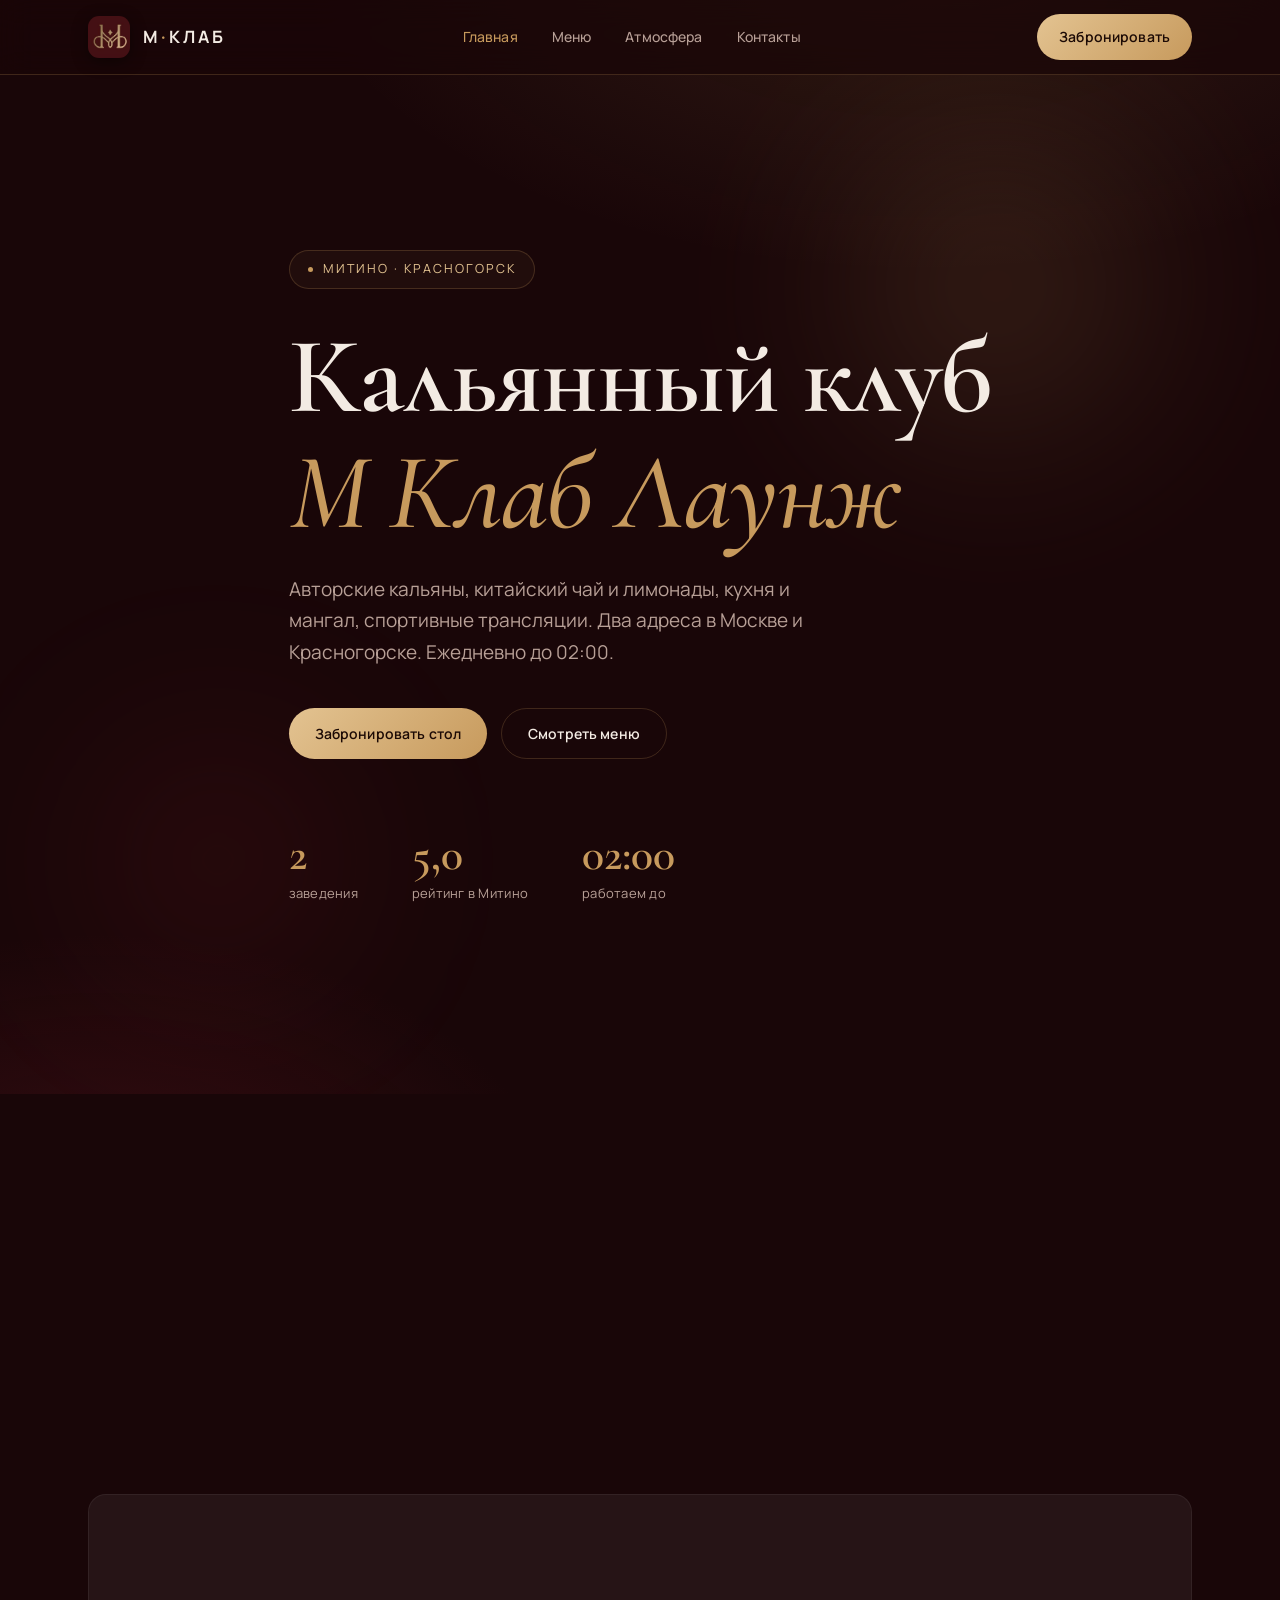
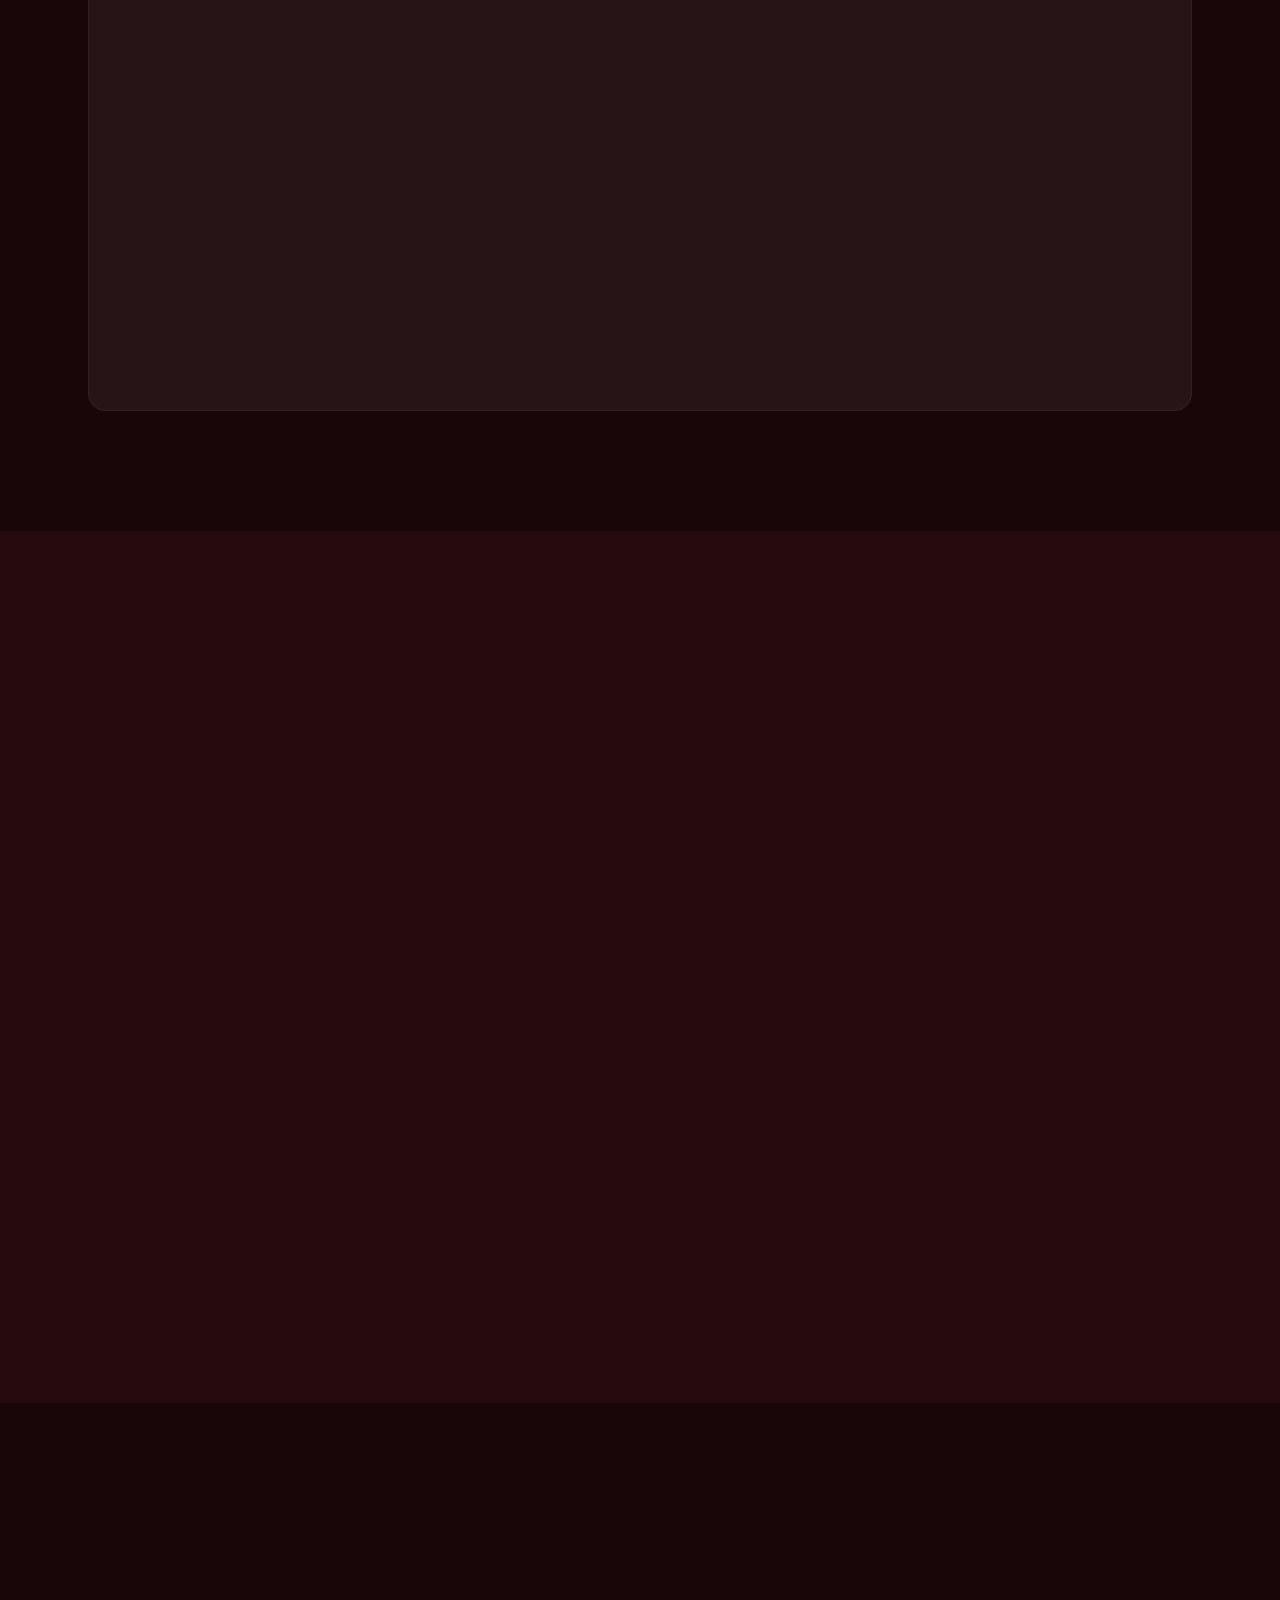
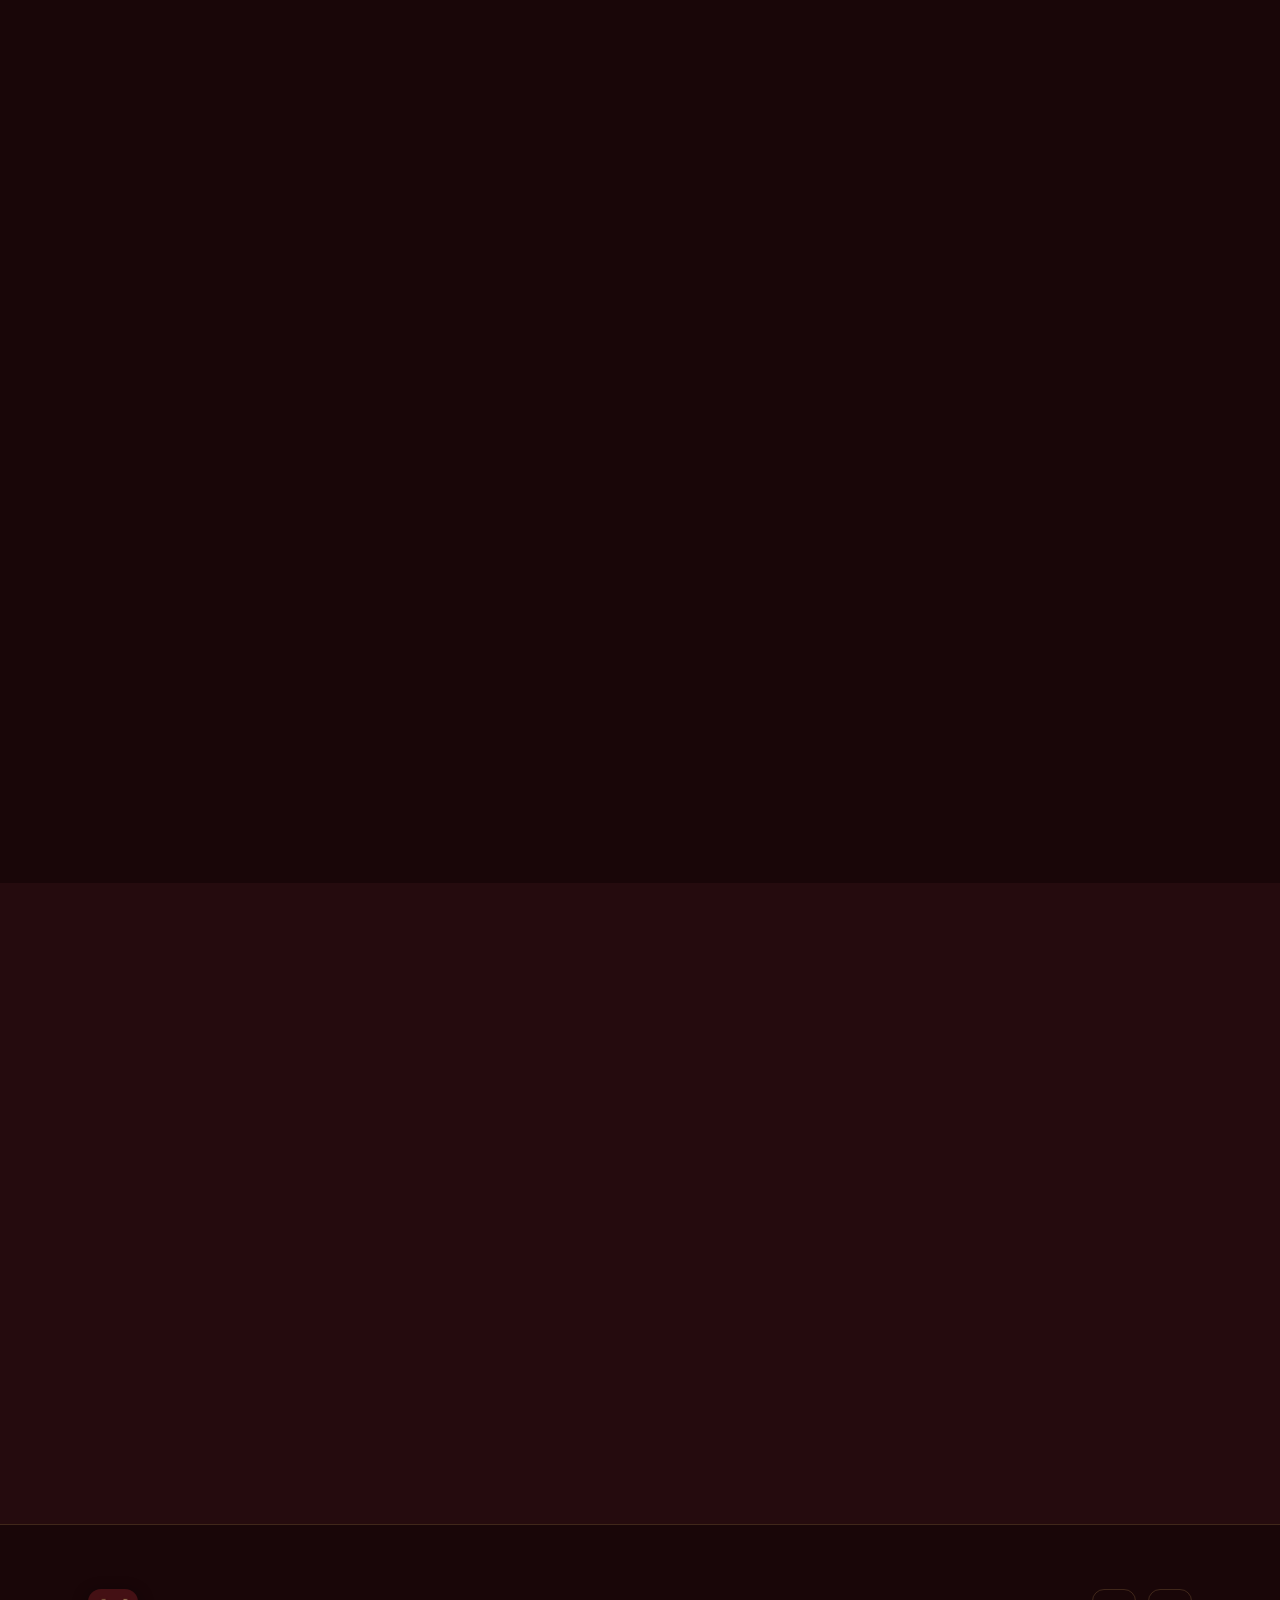
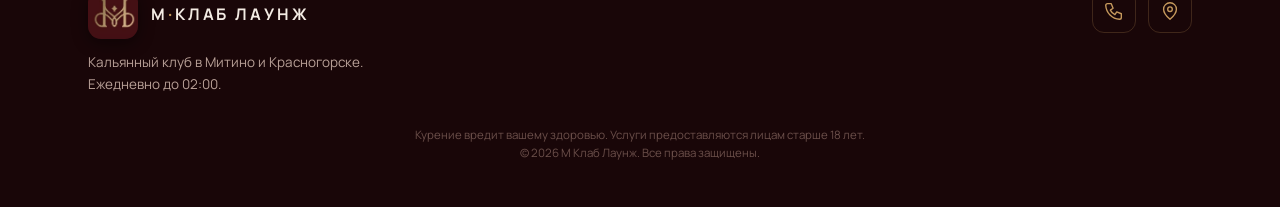
==== index.html @ 2d518440 "Сайт М Клаб Лаунж: 3 страницы + сжатые фото Главная, меню и атмосфера разнесены на отдельные страниц" ====
<!DOCTYPE html>
<html lang="ru">
<head>
<meta charset="UTF-8">
<meta name="viewport" content="width=device-width, initial-scale=1.0">
<title>М Клаб Лаунж — кальянный клуб в Митино и Красногорске</title>
<link rel="icon" type="image/jpeg" href="logo.jpg">
<link rel="apple-touch-icon" href="logo.jpg">
<meta name="description" content="М Клаб Лаунж — кальянный клуб в Митино и Красногорске. Авторские кальяны, чай и лимонады, спортивные трансляции, приватные залы. Ежедневно до 02:00.">
<link rel="preconnect" href="https://fonts.googleapis.com">
<link rel="preconnect" href="https://fonts.gstatic.com" crossorigin>
<link href="https://fonts.googleapis.com/css2?family=Manrope:wght@300;400;500;600;700;800&family=Cormorant+Garamond:wght@400;500;600;700&display=swap" rel="stylesheet">
<link rel="stylesheet" href="styles.css">
</head>
<body>

<header>
  <div class="wrap nav">
    <a class="brand" href="index.html"><img src="logo.jpg" alt="М Клаб Лаунж"><span class="wm">М<b>·</b>КЛАБ</span></a>
    <nav class="nav-links">
      <a href="index.html" class="active">Главная</a>
      <a href="menu.html">Меню</a>
      <a href="atmosphere.html">Атмосфера</a>
      <a href="#contact">Контакты</a>
    </nav>
    <a class="btn btn-gold" href="#contact">Забронировать</a>
  </div>
</header>

<!-- HERO -->
<section class="hero">
  <div class="smoke s1"></div>
  <div class="smoke s2"></div>
  <div class="wrap hero-inner">
    <div class="eyebrow"><span class="dot"></span>Митино · Красногорск</div>
    <h1>Кальянный клуб<br><em>М Клаб Лаунж</em></h1>
    <p>Авторские кальяны, китайский чай и лимонады, кухня и мангал, спортивные трансляции. Два адреса в Москве и Красногорске. Ежедневно до 02:00.</p>
    <div class="hero-actions">
      <a class="btn btn-gold" href="#contact">Забронировать стол</a>
      <a class="btn btn-ghost" href="menu.html">Смотреть меню</a>
    </div>
    <div class="stats">
      <div class="stat"><div class="num">2</div><div class="lbl">заведения</div></div>
      <div class="stat"><div class="num">5,0</div><div class="lbl">рейтинг в Митино</div></div>
      <div class="stat"><div class="num">02:00</div><div class="lbl">работаем до</div></div>
    </div>
  </div>
</section>

<!-- ABOUT / FEATURES -->
<section id="about">
  <div class="wrap">
    <div class="sec-head reveal">
      <div class="kicker">О клубе</div>
      <h2>Место, куда возвращаются</h2>
      <p>Просторные залы для отдыха вдвоём, компанией или деловой встречи. Продуманный интерьер, приглушённый свет и внимательный персонал.</p>
    </div>
    <div class="grid features">
      <div class="card reveal">
        <div class="ic"><svg class="ico" viewBox="0 0 24 24"><path d="M12 3v6"/><path d="M8 9h8l-1 4a3 3 0 0 1-6 0z"/><path d="M9 20h6"/><path d="M12 16v4"/></svg></div>
        <h3>Авторские кальяны</h3>
        <p>Классические и электронные чаши. Мастер подберёт микс под вкус и крепость.</p>
      </div>
      <div class="card reveal">
        <div class="ic"><svg class="ico" viewBox="0 0 24 24"><path d="M5 9h11v4a5 5 0 0 1-5 5H10a5 5 0 0 1-5-5z"/><path d="M16 10h2a2 2 0 0 1 0 4h-2"/><path d="M8 3c-.5 1 .5 2 0 3M11 3c-.5 1 .5 2 0 3"/></svg></div>
        <h3>Чай и лимонады</h3>
        <p>Свежезаваренный чай, домашние лимонады и кофе. Дополнение к каждому вечеру.</p>
      </div>
      <div class="card reveal">
        <div class="ic"><svg class="ico" viewBox="0 0 24 24"><rect x="3" y="3" width="18" height="18" rx="3"/><circle cx="8" cy="8" r="1.2"/><circle cx="16" cy="8" r="1.2"/><circle cx="12" cy="12" r="1.2"/><circle cx="8" cy="16" r="1.2"/><circle cx="16" cy="16" r="1.2"/></svg></div>
        <h3>Настольные игры</h3>
        <p>Коллекция игр для компании — в подарок к заказу.</p>
      </div>
      <div class="card reveal">
        <div class="ic"><svg class="ico" viewBox="0 0 24 24"><rect x="3" y="5" width="18" height="12" rx="2"/><path d="M8 21h8M12 17v4"/><path d="M8 11l3 2 3-4"/></svg></div>
        <h3>Спорт-трансляции</h3>
        <p>Ключевые матчи на большом экране через проектор.</p>
      </div>
      <div class="card reveal">
        <div class="ic"><svg class="ico" viewBox="0 0 24 24"><circle cx="12" cy="12" r="4"/><path d="M12 2v3M12 19v3M2 12h3M19 12h3M5 5l2 2M17 17l2 2M19 5l-2 2M7 17l-2 2"/></svg></div>
        <h3>Летняя веранда</h3>
        <p>Открытая терраса в Красногорске — тот же сервис на воздухе.</p>
      </div>
      <div class="card reveal">
        <div class="ic"><svg class="ico" viewBox="0 0 24 24"><path d="M4 21l4-12 8 8z"/><path d="M14 5l5 5"/><path d="M13 3l1.5 1.5M21 11l-1.5-1.5M19 4l1 1"/></svg></div>
        <h3>Приватные залы</h3>
        <p>VIP-комната для дней рождения, встреч и корпоративов под ключ.</p>
      </div>
    </div>
  </div>
</section>

<!-- TEASERS -->
<section id="explore" style="background:var(--bg-2)">
  <div class="wrap">
    <div class="sec-head reveal">
      <div class="kicker">Загляните внутрь</div>
      <h2>Меню и атмосфера</h2>
      <p>Полный каталог с актуальными ценами и фотографии обоих залов — на отдельных страницах.</p>
    </div>
    <div class="teasers">
      <a class="teaser reveal" href="menu.html">
        <img src="img/krg-4.jpeg" alt="Меню М Клаб Лаунж" loading="lazy">
        <div class="tx">
          <div class="k">Каталог</div>
          <h3>Меню</h3>
          <p>Кальяны, китайский чай, лимонады, кухня и мангал — с актуальными ценами.</p>
          <span class="lnk">Открыть меню <svg class="ico" viewBox="0 0 24 24" style="width:16px;height:16px"><path d="M5 12h14M13 6l6 6-6 6"/></svg></span>
        </div>
      </a>
      <a class="teaser reveal" href="atmosphere.html">
        <img src="img/mit-2.jpeg" alt="Атмосфера М Клаб Лаунж" loading="lazy">
        <div class="tx">
          <div class="k">Интерьеры</div>
          <h3>Атмосфера</h3>
          <p>Панорамный Митино и авторские муралы Красногорска — два пространства, один характер.</p>
          <span class="lnk">Смотреть залы <svg class="ico" viewBox="0 0 24 24" style="width:16px;height:16px"><path d="M5 12h14M13 6l6 6-6 6"/></svg></span>
        </div>
      </a>
    </div>
  </div>
</section>

<!-- CONTACT -->
<section id="contact">
  <div class="wrap">
    <div class="sec-head reveal">
      <div class="kicker">Контакты</div>
      <h2>Два адреса</h2>
      <p>Работаем ежедневно до 02:00. Бронируйте стол заранее — в выходные многолюдно.</p>
    </div>
    <div class="info-split">

      <div class="info-card reveal">
        <div class="loc-head"><span class="loc-name">Митино</span><span class="loc-rate"><svg class="ico" viewBox="0 0 24 24" style="width:14px;height:14px;fill:var(--gold);stroke:none"><path d="M12 2l3 6 7 1-5 5 1 7-6-3-6 3 1-7-5-5 7-1z"/></svg>5,0</span></div>
        <div class="info-row"><div class="ib"><svg class="ico" viewBox="0 0 24 24"><path d="M12 21s-7-6-7-11a7 7 0 0 1 14 0c0 5-7 11-7 11z"/><circle cx="12" cy="10" r="2.5"/></svg></div><div><div class="t">Адрес</div><div class="v">Пятницкое шоссе, 3<br><span class="muted" style="font-size:14px;font-weight:400">Москва, м. Митино</span></div></div></div>
        <div class="info-row"><div class="ib"><svg class="ico" viewBox="0 0 24 24"><path d="M5 4h4l2 5-3 2a11 11 0 0 0 5 5l2-3 5 2v4a2 2 0 0 1-2 2A16 16 0 0 1 3 6a2 2 0 0 1 2-2z"/></svg></div><div><div class="t">Телефон</div><div class="v"><a href="tel:+74959981889">+7 (495) 998-18-89</a></div></div></div>
        <div class="info-row"><div class="ib"><svg class="ico" viewBox="0 0 24 24"><circle cx="12" cy="12" r="9"/><path d="M12 7v5l3 2"/></svg></div><div><div class="t">Часы</div><div class="v">Ежедневно до 02:00</div></div></div>
        <a class="btn btn-gold" style="margin-top:26px;width:100%;justify-content:center" href="tel:+74959981889">Позвонить в Митино</a>
      </div>

      <div class="info-card reveal">
        <div class="loc-head"><span class="loc-name">Красногорск</span><span class="loc-rate"><svg class="ico" viewBox="0 0 24 24" style="width:14px;height:14px;fill:var(--gold);stroke:none"><path d="M12 2l3 6 7 1-5 5 1 7-6-3-6 3 1-7-5-5 7-1z"/></svg>4,9</span></div>
        <div class="info-row"><div class="ib"><svg class="ico" viewBox="0 0 24 24"><path d="M12 21s-7-6-7-11a7 7 0 0 1 14 0c0 5-7 11-7 11z"/><circle cx="12" cy="10" r="2.5"/></svg></div><div><div class="t">Адрес</div><div class="v">Красногорский бульвар, 20<br><span class="muted" style="font-size:14px;font-weight:400">Красногорск, 1 этаж</span></div></div></div>
        <div class="info-row"><div class="ib"><svg class="ico" viewBox="0 0 24 24"><path d="M5 4h4l2 5-3 2a11 11 0 0 0 5 5l2-3 5 2v4a2 2 0 0 1-2 2A16 16 0 0 1 3 6a2 2 0 0 1 2-2z"/></svg></div><div><div class="t">Телефон</div><div class="v"><a href="tel:+79800000932">+7 (980) 000-09-32</a></div></div></div>
        <div class="info-row"><div class="ib"><svg class="ico" viewBox="0 0 24 24"><circle cx="12" cy="12" r="4"/><path d="M12 3v2M12 19v2M3 12h2M19 12h2"/></svg></div><div><div class="t">Особенность</div><div class="v">Летняя веранда</div></div></div>
        <a class="btn btn-gold" style="margin-top:26px;width:100%;justify-content:center" href="tel:+79800000932">Позвонить в Красногорск</a>
      </div>

    </div>
    <div style="text-align:center;margin-top:34px" class="reveal">
      <a class="btn btn-ghost" href="https://yandex.ru/maps/-/CPhkuQ5Q" target="_blank" rel="noopener">Открыть Красногорск на Яндекс.Картах</a>
    </div>
  </div>
</section>

<!-- CTA -->
<section style="background:var(--bg-2)">
  <div class="wrap">
    <div class="cta reveal">
      <h2>Забронируйте стол</h2>
      <p>Выберите удобный адрес — подготовим стол и чашу к вашему приходу.</p>
      <div class="hero-actions" style="justify-content:center">
        <a class="btn btn-gold" href="tel:+74959981889">Митино</a>
        <a class="btn btn-ghost" href="tel:+79800000932">Красногорск</a>
      </div>
    </div>
  </div>
</section>

<footer>
  <div class="wrap">
    <div class="foot">
      <div>
        <a class="brand" href="index.html"><img src="logo.jpg" alt="М Клаб Лаунж"><span class="wm">М<b>·</b>КЛАБ ЛАУНЖ</span></a>
        <div class="muted" style="margin-top:12px;font-size:13.5px;max-width:280px">Кальянный клуб в Митино и Красногорске. Ежедневно до 02:00.</div>
      </div>
      <div class="socials">
        <a href="tel:+74959981889" title="Позвонить"><svg class="ico" viewBox="0 0 24 24"><path d="M5 4h4l2 5-3 2a11 11 0 0 0 5 5l2-3 5 2v4a2 2 0 0 1-2 2A16 16 0 0 1 3 6a2 2 0 0 1 2-2z"/></svg></a>
        <a href="https://yandex.ru/maps/-/CPhkuQ5Q" target="_blank" rel="noopener" title="Карты"><svg class="ico" viewBox="0 0 24 24"><path d="M12 21s-7-6-7-11a7 7 0 0 1 14 0c0 5-7 11-7 11z"/><circle cx="12" cy="10" r="2.5"/></svg></a>
      </div>
    </div>
    <p class="disclaimer">
      Курение вредит вашему здоровью. Услуги предоставляются лицам старше 18 лет.<br>
      © 2026 М Клаб Лаунж. Все права защищены.
    </p>
  </div>
</footer>

<script src="app.js"></script>
</body>
</html>
---- styles.css ----
:root{
  --bg:#190608;
  --bg-2:#250b0e;
  --card:#2f1014;
  --card-2:#3a1317;
  --maroon:#441014;
  --gold:#c79a5d;
  --gold-soft:#e3c391;
  --text:#f3ebe3;
  --muted:#b8a097;
  --line:rgba(199,154,93,.22);
  --line-soft:rgba(255,255,255,.06);
  --radius:18px;
}
*{margin:0;padding:0;box-sizing:border-box}
html{scroll-behavior:smooth}
body{
  font-family:'Manrope',system-ui,sans-serif;
  background:var(--bg);color:var(--text);line-height:1.65;
  overflow-x:hidden;-webkit-font-smoothing:antialiased;
}
h1,h2,h3,.serif{font-family:'Cormorant Garamond',Georgia,serif;line-height:1.08;letter-spacing:.005em}
a{color:inherit;text-decoration:none}
.wrap{max-width:1160px;margin:0 auto;padding:0 28px}
.muted{color:var(--muted)}
.ico{width:22px;height:22px;stroke:var(--gold);fill:none;stroke-width:1.5;stroke-linecap:round;stroke-linejoin:round}

/* HEADER */
header{position:fixed;top:0;left:0;right:0;z-index:100;backdrop-filter:blur(16px);
  background:rgba(25,6,8,.72);border-bottom:1px solid var(--line)}
.nav{display:flex;align-items:center;justify-content:space-between;height:74px}
.brand{display:flex;align-items:center;gap:13px}
.brand img{width:42px;height:42px;display:block;border-radius:11px;box-shadow:0 4px 16px rgba(0,0,0,.45)}
.brand .wm{font-family:'Manrope';font-weight:700;font-size:17px;letter-spacing:.18em}
.brand .wm b{color:var(--gold);font-weight:700}
.nav-links{display:flex;gap:34px;font-size:14px;font-weight:500;letter-spacing:.01em}
.nav-links a{color:var(--muted);transition:.25s}
.nav-links a:hover,.nav-links a.active{color:var(--gold)}
.btn{display:inline-flex;align-items:center;gap:9px;padding:13px 26px;border-radius:100px;
  font-weight:600;font-size:14px;letter-spacing:.01em;transition:.3s;cursor:pointer;border:none}
.btn-gold{background:linear-gradient(135deg,var(--gold-soft),var(--gold));color:#1c0a05}
.btn-gold:hover{transform:translateY(-2px);box-shadow:0 14px 34px -10px rgba(199,154,93,.55)}
.btn-ghost{background:transparent;border:1px solid var(--line);color:var(--text)}
.btn-ghost:hover{border-color:var(--gold);color:var(--gold)}
.nav .btn{padding:11px 22px}
@media(max-width:860px){.nav-links{display:none}.brand .wm{display:none}}

/* HERO */
.hero{position:relative;min-height:100vh;display:flex;align-items:center;overflow:hidden;
  background:
    radial-gradient(1100px 620px at 72% -8%,rgba(199,154,93,.14),transparent 58%),
    radial-gradient(820px 520px at 8% 112%,rgba(120,28,38,.30),transparent 56%),
    var(--bg)}
.smoke{position:absolute;border-radius:50%;filter:blur(90px);opacity:.45;
  background:radial-gradient(circle,rgba(199,154,93,.5),transparent 70%);animation:float 16s ease-in-out infinite}
.smoke.s1{width:440px;height:440px;top:6%;right:5%}
.smoke.s2{width:360px;height:360px;bottom:5%;left:3%;background:radial-gradient(circle,rgba(140,34,44,.55),transparent 70%);animation-delay:-6s}
@keyframes float{0%,100%{transform:translateY(0) scale(1)}50%{transform:translateY(-42px) scale(1.08)}}
.hero-inner{position:relative;z-index:2;padding:130px 0 70px}
.eyebrow{display:inline-flex;align-items:center;gap:10px;padding:8px 18px;border:1px solid var(--line);
  border-radius:100px;font-size:12.5px;letter-spacing:.16em;text-transform:uppercase;color:var(--gold-soft);
  margin-bottom:30px;background:rgba(199,154,93,.05)}
.eyebrow .dot{width:5px;height:5px;border-radius:50%;background:var(--gold)}
.hero h1{font-size:clamp(54px,9vw,108px);font-weight:600;margin-bottom:22px;letter-spacing:-.01em}
.hero h1 em{font-style:italic;color:var(--gold);font-weight:500}
.hero p{font-size:clamp(16px,1.7vw,19px);color:var(--muted);max-width:540px;margin-bottom:40px}
.hero-actions{display:flex;gap:14px;flex-wrap:wrap}
.stats{display:flex;gap:54px;margin-top:72px;flex-wrap:wrap}
.stat .num{font-family:'Cormorant Garamond';font-size:46px;font-weight:600;color:var(--gold);line-height:1}
.stat .lbl{font-size:13px;color:var(--muted);margin-top:6px;letter-spacing:.02em}

/* PAGE HERO (inner pages) */
.page-hero{position:relative;overflow:hidden;padding:158px 0 70px;
  background:
    radial-gradient(900px 460px at 78% -20%,rgba(199,154,93,.14),transparent 60%),
    radial-gradient(700px 420px at 0% 120%,rgba(120,28,38,.28),transparent 58%),
    var(--bg)}
.page-hero .eyebrow{margin-bottom:22px}
.page-hero h1{font-size:clamp(42px,7vw,82px);font-weight:600;letter-spacing:-.01em;margin-bottom:18px}
.page-hero h1 em{font-style:italic;color:var(--gold);font-weight:500}
.page-hero p{color:var(--muted);font-size:clamp(15px,1.6vw,18px);max-width:560px}

/* SECTIONS */
section{padding:120px 0}
.sec-head{max-width:680px;margin:0 auto 70px;text-align:center}
.kicker{font-size:12.5px;letter-spacing:.28em;text-transform:uppercase;color:var(--gold);font-weight:600;margin-bottom:20px}
.sec-head h2{font-size:clamp(36px,5vw,60px);font-weight:600;margin-bottom:20px;letter-spacing:-.01em}
.sec-head p{color:var(--muted);font-size:17px;max-width:520px;margin:0 auto}

/* FEATURES */
.grid{display:grid;gap:1px;background:var(--line-soft);border:1px solid var(--line-soft);border-radius:var(--radius);overflow:hidden}
.features{grid-template-columns:repeat(3,1fr)}
.card{background:var(--bg);padding:44px 38px;transition:.4s}
.card:hover{background:var(--card)}
.ic{width:46px;height:46px;display:grid;place-items:center;margin-bottom:26px}
.ic .ico{width:30px;height:30px}
.card h3{font-size:25px;font-weight:600;margin-bottom:10px}
.card p{color:var(--muted);font-size:15px;line-height:1.6}
@media(max-width:860px){.features{grid-template-columns:1fr}}

/* TEASERS (home links to subpages) */
.teasers{display:grid;grid-template-columns:1fr 1fr;gap:22px}
.teaser{position:relative;border-radius:var(--radius);overflow:hidden;border:1px solid var(--line-soft);
  min-height:380px;display:flex;align-items:flex-end;transition:.4s}
.teaser img{position:absolute;inset:0;width:100%;height:100%;object-fit:cover;transition:.6s;z-index:0}
.teaser::after{content:"";position:absolute;inset:0;z-index:1;
  background:linear-gradient(180deg,rgba(15,4,5,.15) 0%,rgba(15,4,5,.55) 55%,rgba(15,4,5,.92) 100%)}
.teaser:hover img{transform:scale(1.06)}
.teaser .tx{position:relative;z-index:2;padding:38px 36px}
.teaser .tx .k{font-size:12px;letter-spacing:.24em;text-transform:uppercase;color:var(--gold);font-weight:600;margin-bottom:10px}
.teaser .tx h3{font-size:34px;font-weight:600;margin-bottom:8px}
.teaser .tx p{color:var(--muted);font-size:14.5px;max-width:340px;margin-bottom:18px}
.teaser .tx .lnk{display:inline-flex;align-items:center;gap:9px;font-size:13.5px;font-weight:600;color:var(--gold-soft)}
.teaser:hover .tx .lnk{gap:14px;color:var(--gold)}
@media(max-width:860px){.teasers{grid-template-columns:1fr}.teaser{min-height:320px}}

/* MENU / CATALOG */
.item{display:flex;justify-content:space-between;align-items:baseline;gap:18px;padding:17px 0;border-bottom:1px solid var(--line-soft)}
.item:last-child{border-bottom:none}
.item .name{font-weight:600;font-size:16px}
.item .desc{font-size:13px;color:var(--muted);display:block;margin-top:3px;font-weight:400;line-height:1.45}
.item .price{font-family:'Cormorant Garamond';color:var(--gold);font-weight:600;white-space:nowrap;font-size:21px}
.menu-note{text-align:center;color:var(--muted);font-size:13.5px;margin-top:8px;
  border:1px dashed var(--line);border-radius:14px;padding:18px}
.menu-note b{color:var(--gold-soft);font-weight:600}
.filter{display:flex;flex-wrap:wrap;gap:10px;justify-content:center;margin-bottom:54px}
.chip{padding:10px 20px;border:1px solid var(--line);border-radius:100px;font-size:13.5px;
  color:var(--muted);cursor:pointer;transition:.25s;background:transparent;font-family:'Manrope';letter-spacing:.01em}
.chip:hover{color:var(--gold);border-color:var(--gold)}
.chip.active{background:linear-gradient(135deg,var(--gold-soft),var(--gold));color:#1c0a05;border-color:var(--gold);font-weight:600}
.cat-block{margin-bottom:58px}
.cat-block:last-child{margin-bottom:0}
.cat-block.hide{display:none}
.cat-title{display:flex;align-items:baseline;gap:16px;margin-bottom:24px}
.cat-title h3{font-family:'Cormorant Garamond';font-size:34px;font-weight:600;color:var(--text)}
.cat-title .ln{flex:1;height:1px;background:var(--line)}
.cat-title .cnt{font-size:13px;color:var(--gold);font-family:'Manrope'}
.price-list{display:grid;grid-template-columns:1fr 1fr;gap:2px 56px}
.price-list .item{padding:15px 0}
@media(max-width:860px){.price-list{grid-template-columns:1fr}}

/* PERKS strip */
.perks{display:grid;grid-template-columns:repeat(4,1fr);gap:22px;margin-top:22px}
.perk{background:var(--bg-2);border:1px solid var(--line-soft);border-radius:14px;padding:24px 22px}
.perk .ico{margin-bottom:14px;width:24px;height:24px}
.perk h4{font-family:'Manrope';font-size:15px;font-weight:600;margin-bottom:4px}
.perk p{font-size:12.5px;color:var(--muted)}
@media(max-width:860px){.perks{grid-template-columns:1fr 1fr}}
@media(max-width:520px){.perks{grid-template-columns:1fr}}

/* GALLERY — horizontal scroll */
.venue{margin-bottom:96px}
.venue:last-child{margin-bottom:0}
.venue-head{max-width:720px;margin:0 auto 34px;text-align:center}
.venue-head .k{font-size:12px;letter-spacing:.24em;text-transform:uppercase;color:var(--gold);font-weight:600;margin-bottom:14px}
.venue-head h2{font-size:clamp(30px,4vw,48px);font-weight:600;margin-bottom:16px}
.venue-head p{color:var(--muted);font-size:16px}
.gal-label{display:flex;align-items:baseline;gap:12px;margin-bottom:14px;flex-wrap:wrap}
.gal-label .loc-name{font-family:'Cormorant Garamond',serif;font-size:26px;color:var(--gold-soft);font-weight:600}
.gal-label .muted{font-size:13.5px;color:var(--muted);letter-spacing:.02em}
.scroller{display:flex;gap:18px;overflow-x:auto;scroll-snap-type:x mandatory;
  padding:4px 0 22px;margin:0 -28px;padding-left:28px;padding-right:28px;
  scrollbar-width:thin;scrollbar-color:var(--gold) transparent}
.scroller::-webkit-scrollbar{height:6px}
.scroller::-webkit-scrollbar-thumb{background:var(--line);border-radius:10px}
.scroller::-webkit-scrollbar-thumb:hover{background:var(--gold)}
.shot{flex:0 0 auto;width:min(580px,84vw);scroll-snap-align:center;border-radius:18px;
  overflow:hidden;position:relative;border:1px solid var(--line-soft)}
.shot img{width:100%;height:400px;object-fit:cover;display:block;transition:.6s}
.shot:hover img{transform:scale(1.04)}
.shot .cap{position:absolute;left:0;right:0;bottom:0;padding:48px 24px 20px;font-size:14px;
  font-weight:500;letter-spacing:.01em;background:linear-gradient(transparent,rgba(15,4,5,.88))}
.scroll-hint{display:flex;align-items:center;gap:10px;justify-content:center;color:var(--muted);
  font-size:12.5px;letter-spacing:.16em;text-transform:uppercase;margin-top:8px}
@media(max-width:860px){.shot img{height:300px}}

/* CONTACT */
.info-split{display:grid;grid-template-columns:1fr 1fr;gap:22px;background:none;border:none}
.info-card{background:var(--card);border:1px solid var(--line-soft);border-radius:var(--radius);padding:40px}
.loc-head{display:flex;justify-content:space-between;align-items:center;padding-bottom:20px;margin-bottom:8px;border-bottom:1px solid var(--line)}
.loc-name{font-family:'Cormorant Garamond';font-weight:600;font-size:26px}
.loc-rate{font-size:13px;font-weight:600;color:var(--gold);background:rgba(199,154,93,.1);border:1px solid var(--line);padding:5px 13px;border-radius:100px;display:inline-flex;gap:6px;align-items:center}
.info-row{display:flex;gap:16px;padding:17px 0;border-bottom:1px solid var(--line-soft);align-items:flex-start}
.info-row:last-of-type{border-bottom:none}
.info-row .icon-box,.info-row .ib{width:40px;height:40px;flex-shrink:0;display:grid;place-items:center;border:1px solid var(--line);border-radius:11px}
.info-row .t{font-size:12.5px;color:var(--muted);letter-spacing:.02em}
.info-row .v{font-weight:600;font-size:16px;margin-top:1px}
.info-row .v a:hover{color:var(--gold)}
@media(max-width:860px){.info-split{grid-template-columns:1fr}}

/* CTA */
.cta{text-align:center;border-radius:26px;padding:90px 30px;border:1px solid var(--line);
  background:radial-gradient(700px 320px at 50% 0%,rgba(199,154,93,.16),transparent 62%),var(--bg-2)}
.cta h2{font-size:clamp(34px,4.5vw,56px);font-weight:600;margin-bottom:16px}
.cta p{color:var(--muted);font-size:17px;margin:0 auto 36px;max-width:480px}

/* FOOTER */
footer{padding:64px 0 44px;border-top:1px solid var(--line)}
.foot{display:flex;justify-content:space-between;align-items:flex-start;flex-wrap:wrap;gap:24px}
.foot .brand img{width:50px;height:50px;border-radius:13px}
.foot .wm{font-size:16px}
.socials{display:flex;gap:12px}
.socials a{width:44px;height:44px;border-radius:12px;display:grid;place-items:center;border:1px solid var(--line);transition:.3s}
.socials a:hover{background:var(--gold);border-color:var(--gold)}
.socials a:hover .ico{stroke:#1c0a05}
.disclaimer{font-size:11.5px;color:#6b4f4a;margin-top:30px;text-align:center;line-height:1.6}

.reveal{opacity:0;transform:translateY(28px);transition:.7s cubic-bezier(.2,.8,.2,1)}
.reveal.in{opacity:1;transform:none}
</content>
</invoke>
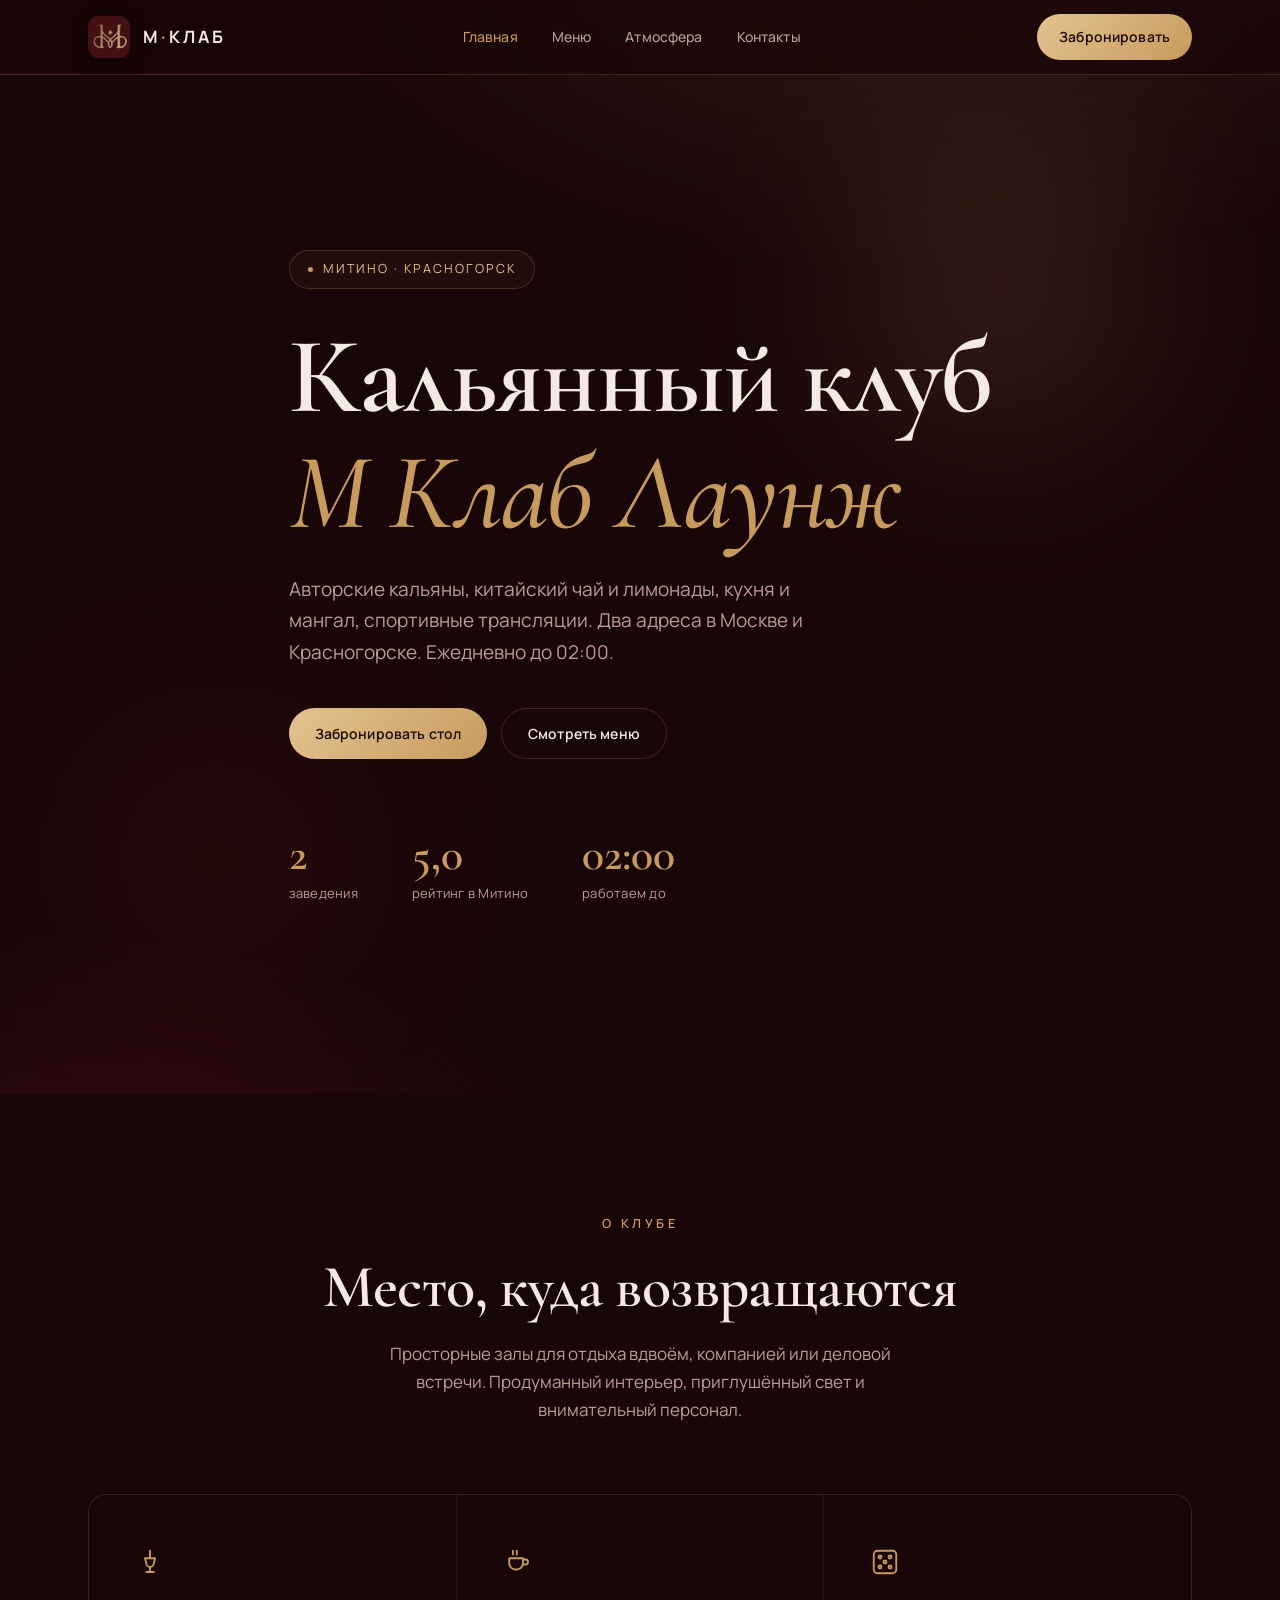
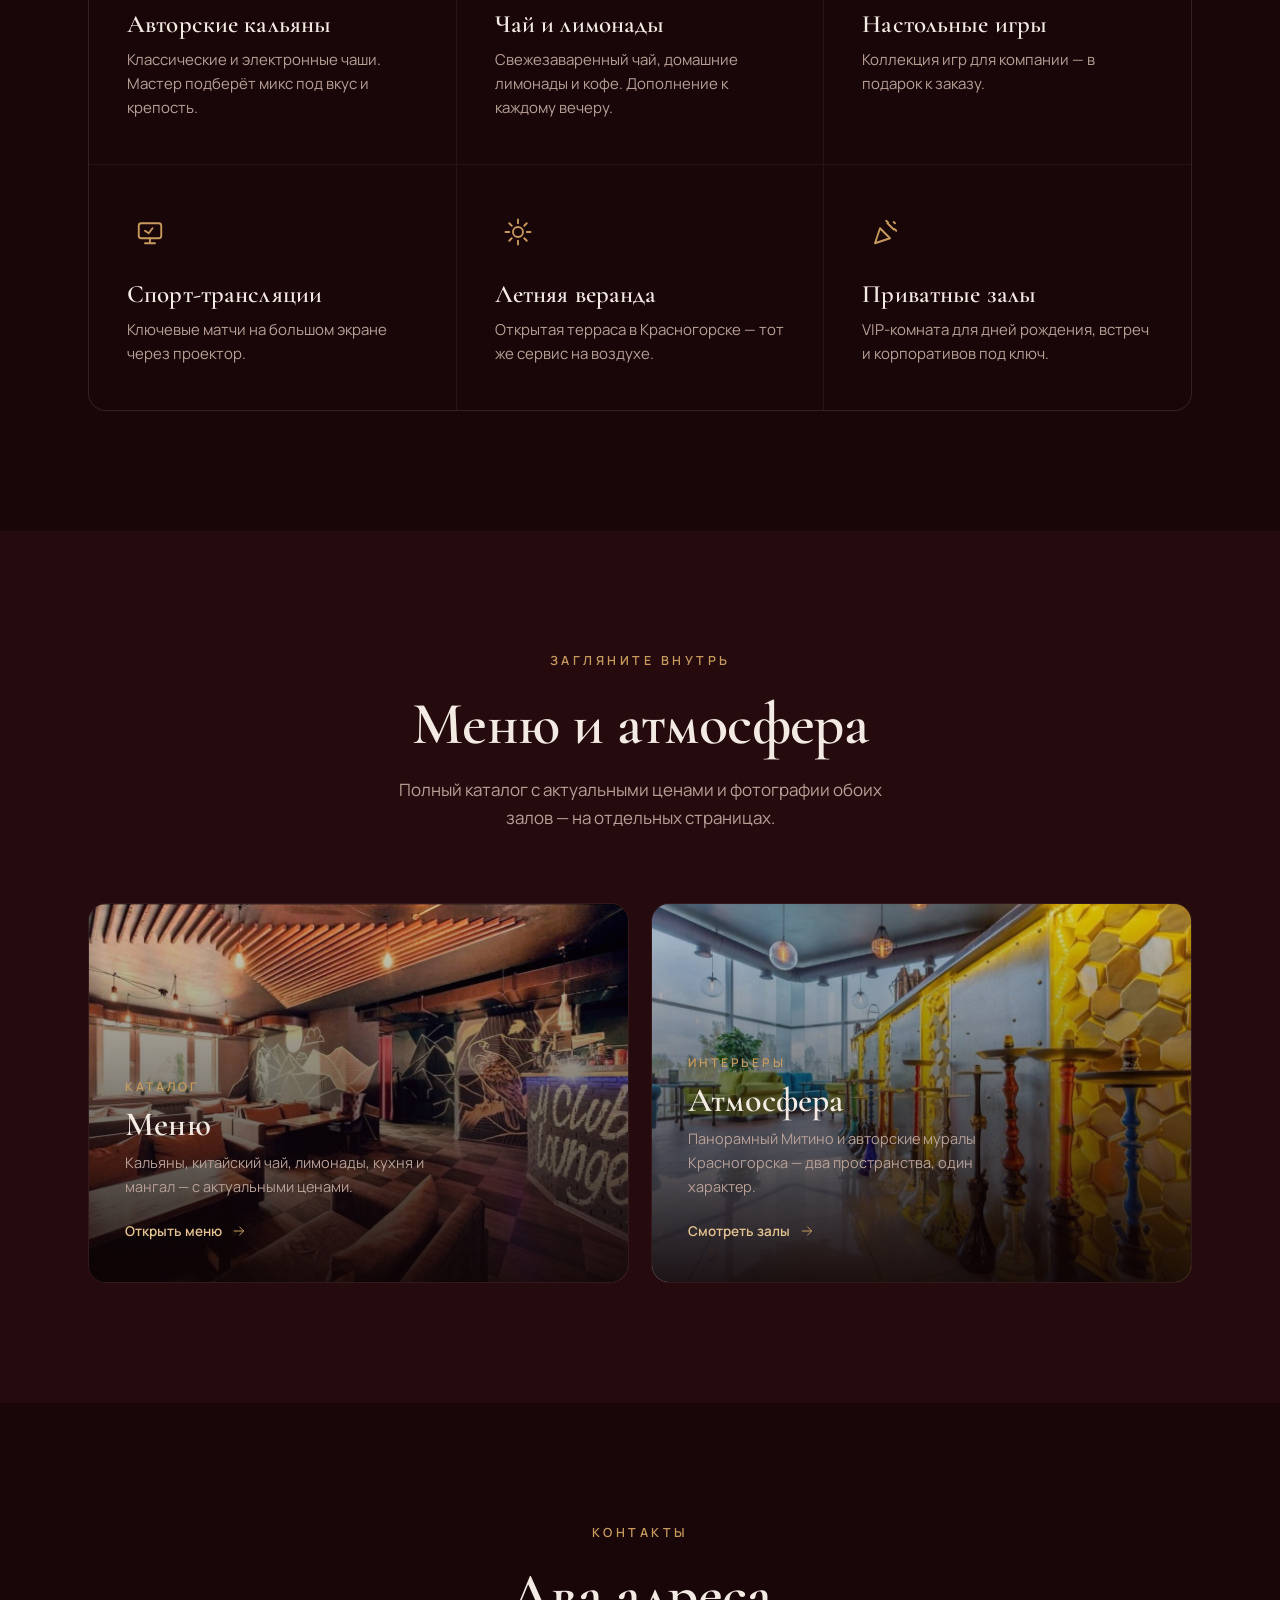
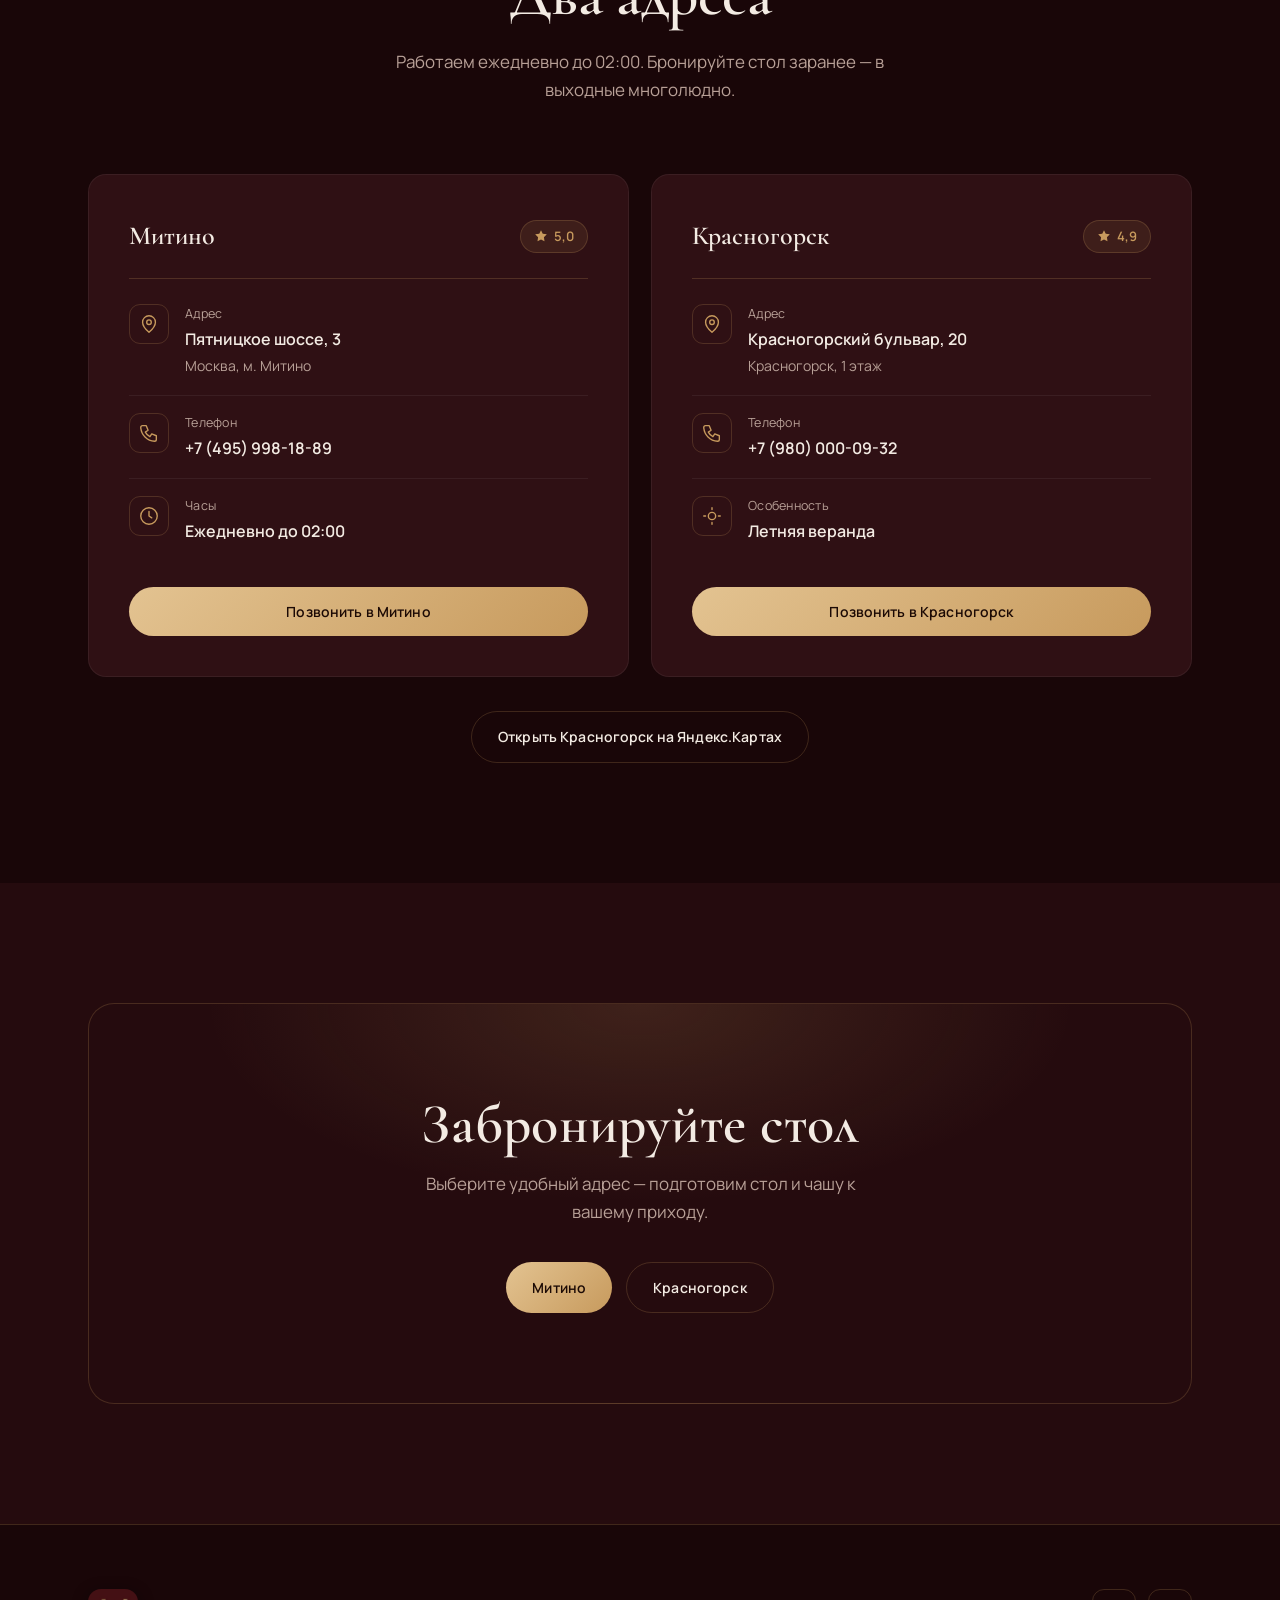
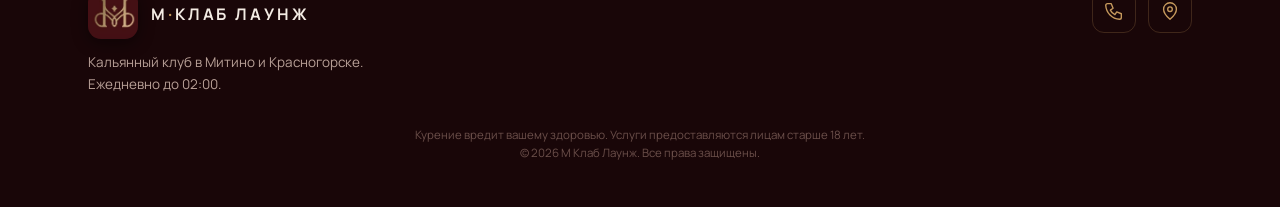
==== commit 84fe0996: "Fix: контент мог оставаться невидимым из-за JS-анимации появления Заменил scroll-reveal на Intersect" ====
--- a/index.html
+++ b/index.html
@@ -10,7 +10,8 @@
 <link rel="preconnect" href="https://fonts.googleapis.com">
 <link rel="preconnect" href="https://fonts.gstatic.com" crossorigin>
 <link href="https://fonts.googleapis.com/css2?family=Manrope:wght@300;400;500;600;700;800&family=Cormorant+Garamond:wght@400;500;600;700&display=swap" rel="stylesheet">
-<link rel="stylesheet" href="styles.css">
+<script>document.documentElement.className="js";</script>
+<link rel="stylesheet" href="styles.css?v=3">
 </head>
 <body>
 
@@ -187,6 +188,6 @@
   </div>
 </footer>
 
-<script src="app.js"></script>
+<script src="app.js?v=3"></script>
 </body>
 </html>
--- a/styles.css
+++ b/styles.css
@@ -205,7 +205,12 @@
 .socials a:hover .ico{stroke:#1c0a05}
 .disclaimer{font-size:11.5px;color:#6b4f4a;margin-top:30px;text-align:center;line-height:1.6}
 
-.reveal{opacity:0;transform:translateY(28px);transition:.7s cubic-bezier(.2,.8,.2,1)}
-.reveal.in{opacity:1;transform:none}
+/* Pure-CSS fade-in: plays once on load, always ends visible.
+   No JS / no IntersectionObserver dependency, so content can never stay hidden. */
+@keyframes revealUp{from{opacity:0;transform:translateY(28px)}to{opacity:1;transform:none}}
+.reveal{animation:revealUp .7s cubic-bezier(.2,.8,.2,1) both}
+@media (prefers-reduced-motion: reduce){
+  .reveal{animation:none}
+}
 </content>
 </invoke>
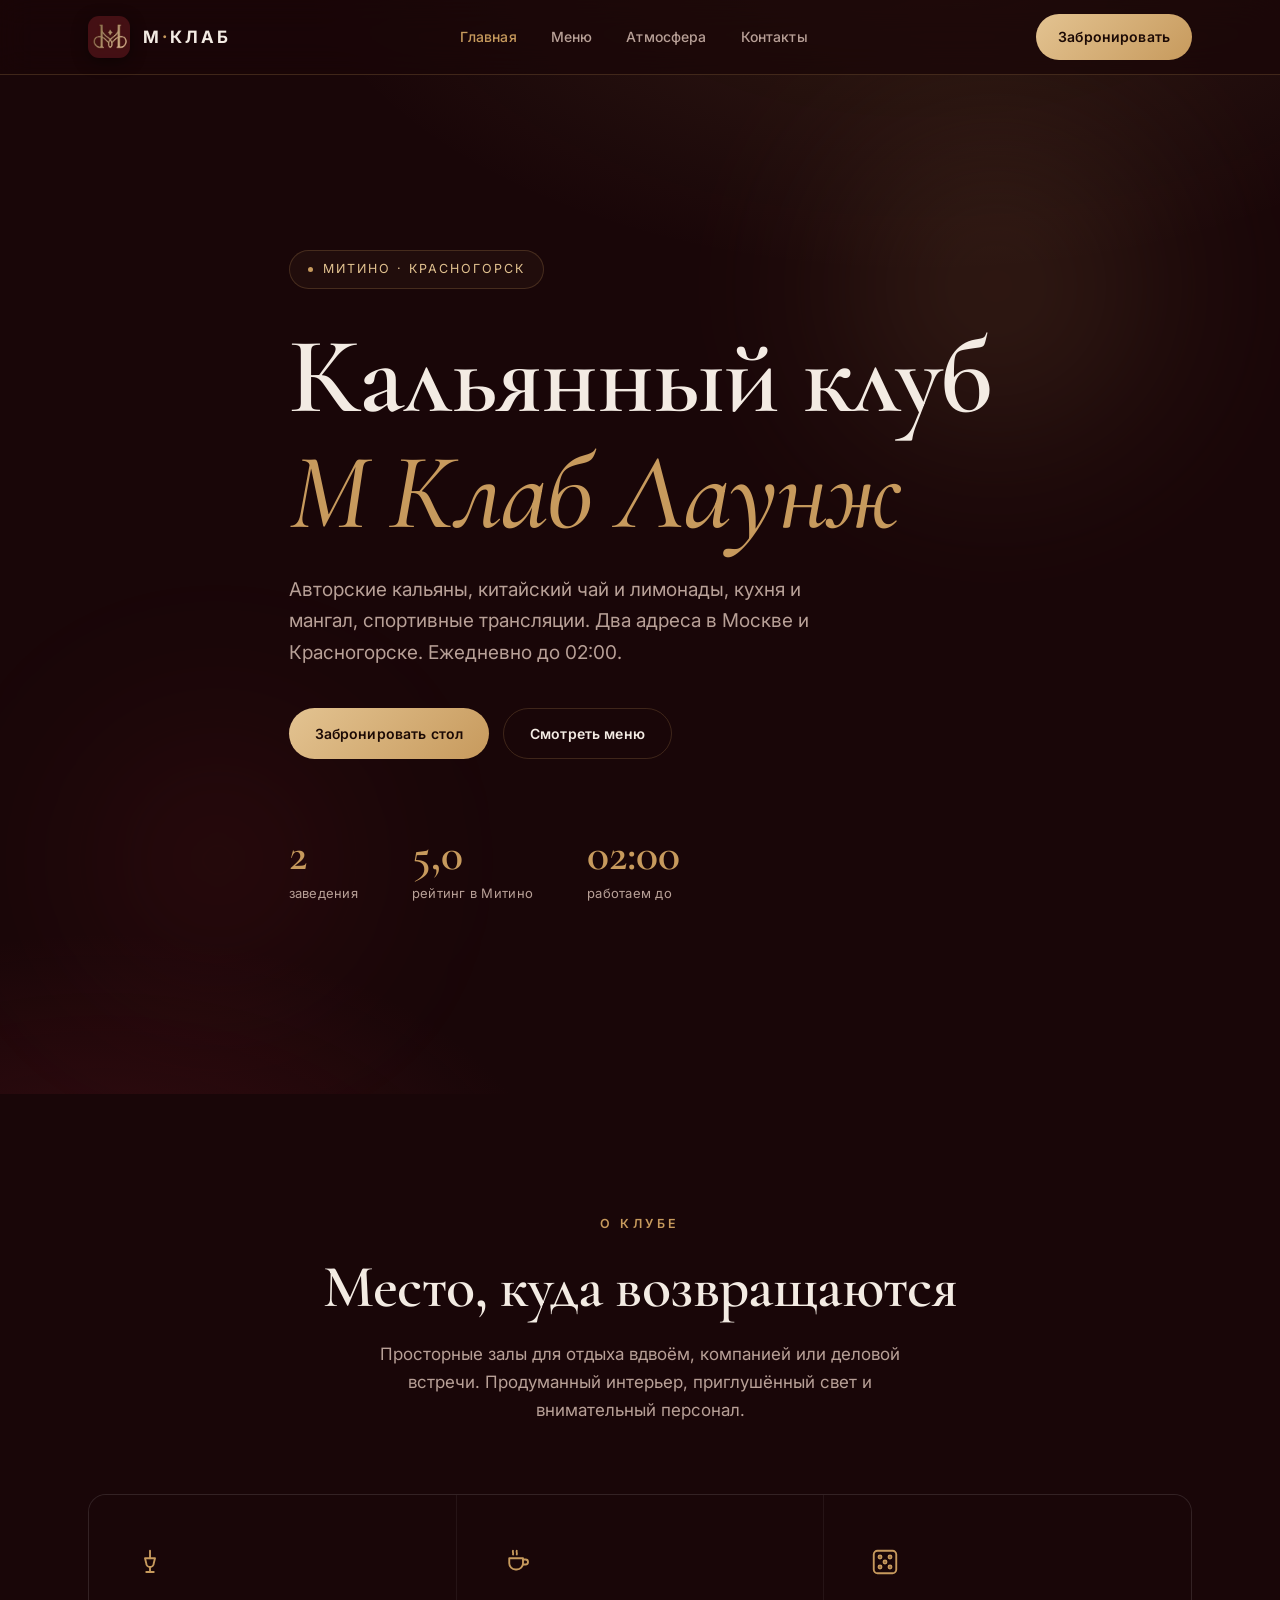
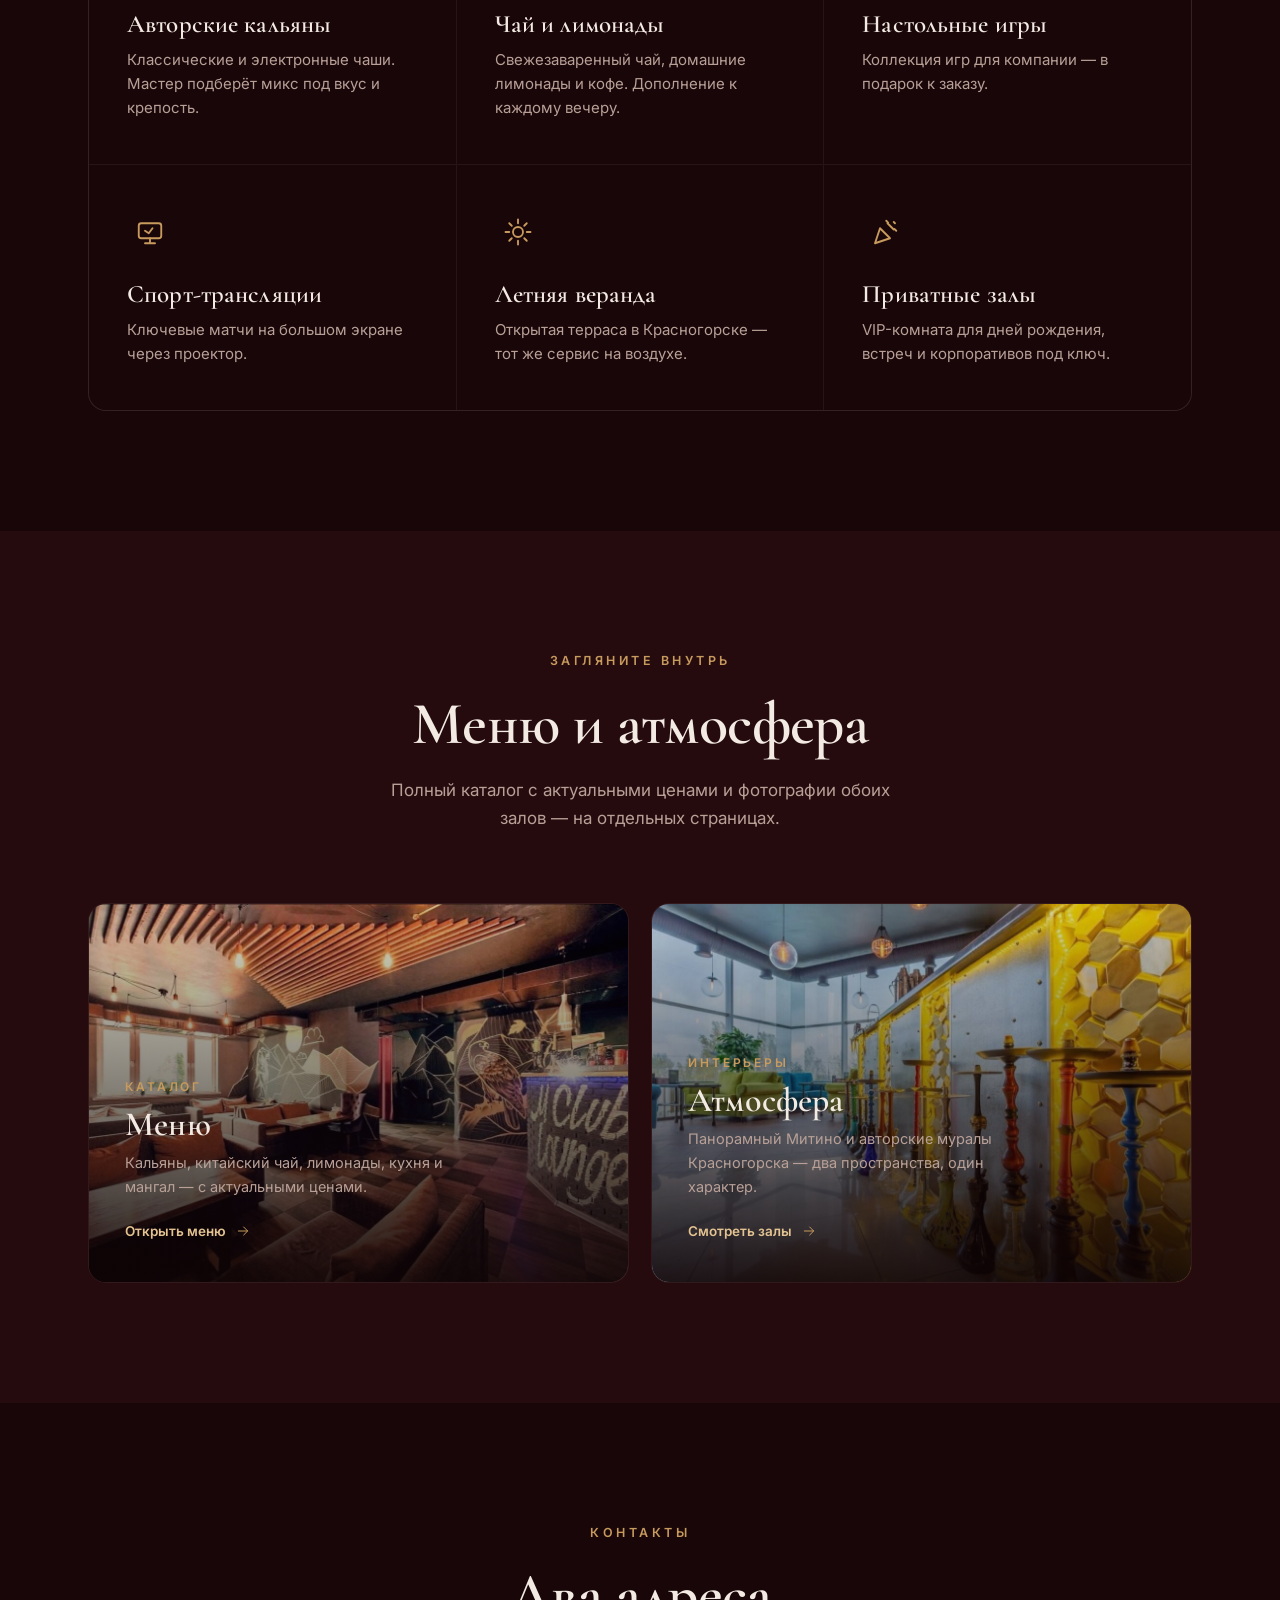
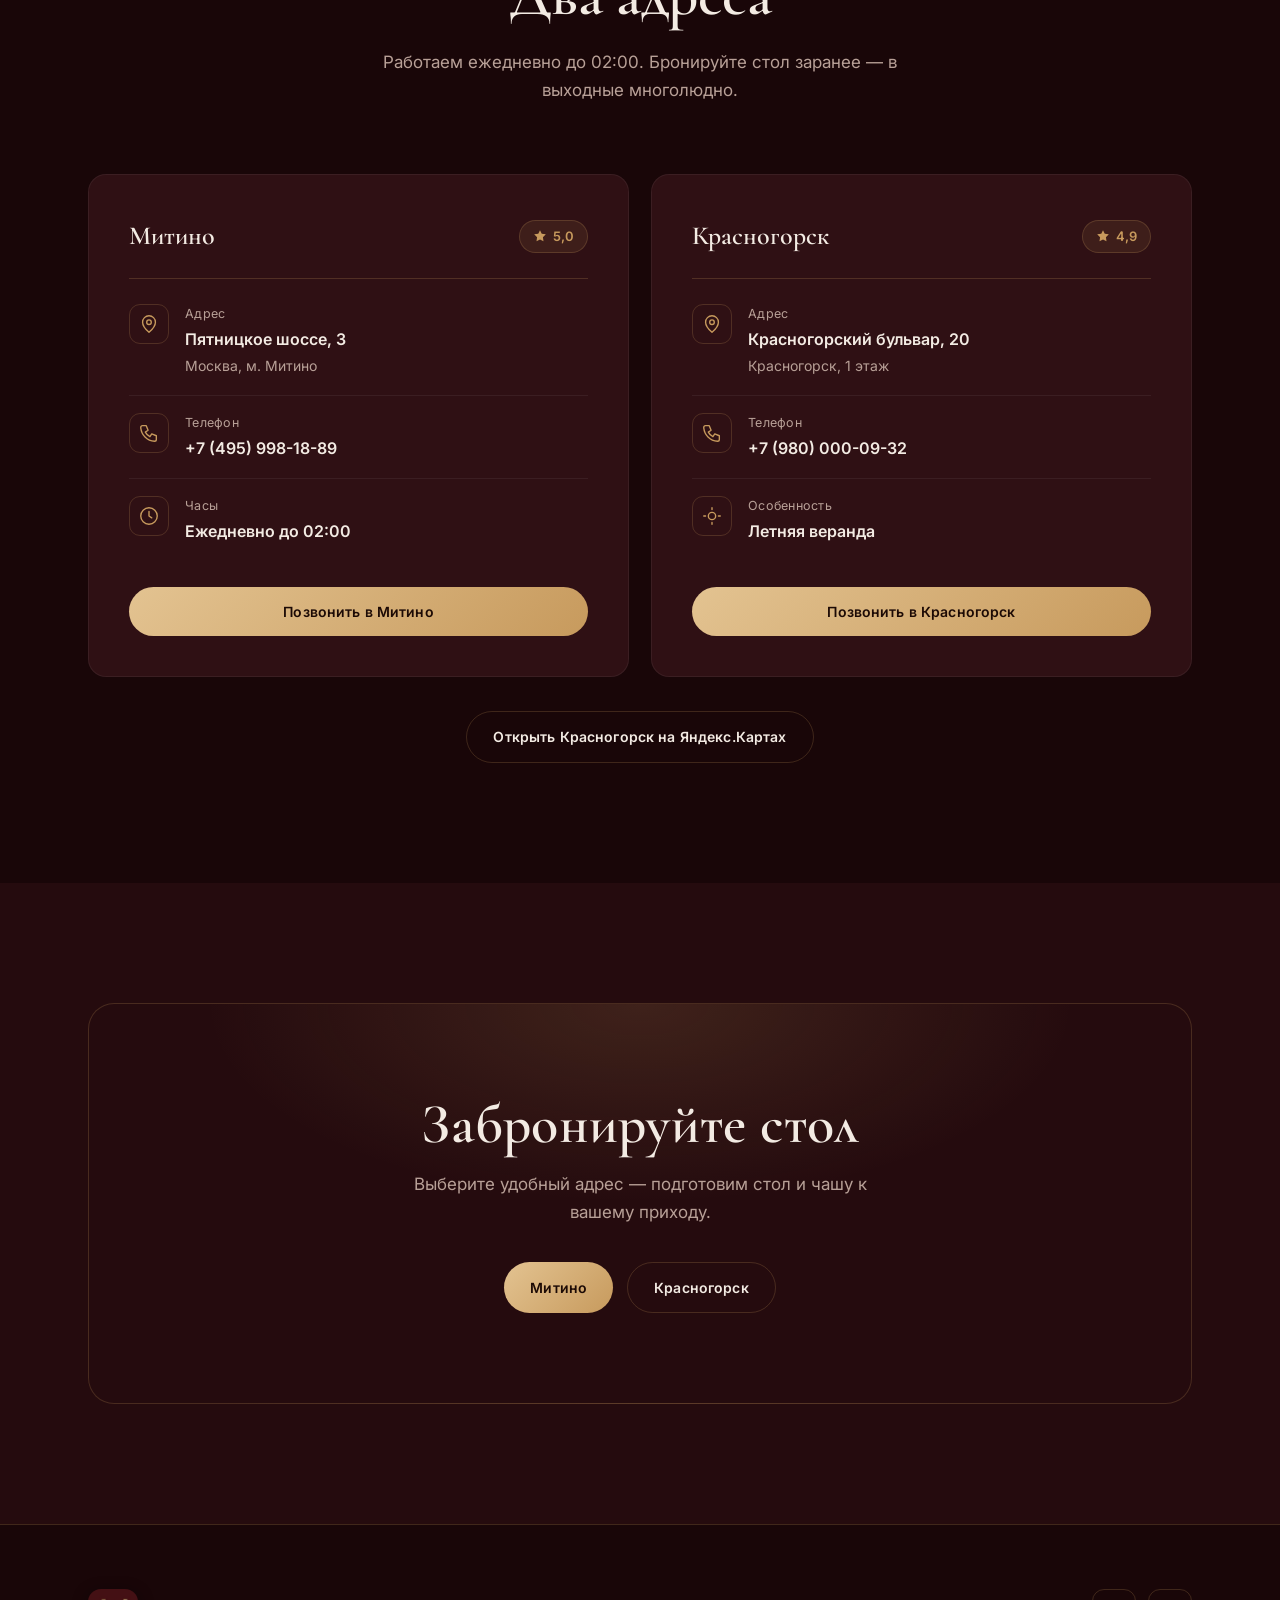
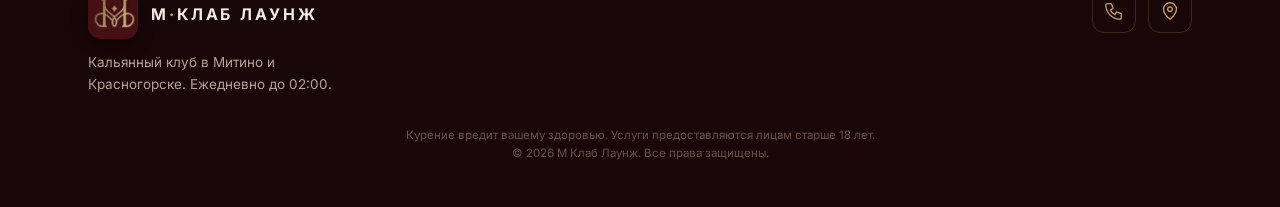
==== commit 9a1326f0: "Меню в виде аккордеона + шрифт Inter - Меню: разделы свёрнуты, тап раскрывает один и закрывает остал" ====
--- a/index.html
+++ b/index.html
@@ -9,9 +9,9 @@
 <meta name="description" content="М Клаб Лаунж — кальянный клуб в Митино и Красногорске. Авторские кальяны, чай и лимонады, спортивные трансляции, приватные залы. Ежедневно до 02:00.">
 <link rel="preconnect" href="https://fonts.googleapis.com">
 <link rel="preconnect" href="https://fonts.gstatic.com" crossorigin>
-<link href="https://fonts.googleapis.com/css2?family=Manrope:wght@300;400;500;600;700;800&family=Cormorant+Garamond:wght@400;500;600;700&display=swap" rel="stylesheet">
+<link href="https://fonts.googleapis.com/css2?family=Inter:wght@300;400;500;600;700;800&family=Cormorant+Garamond:wght@400;500;600;700&display=swap" rel="stylesheet">
 <script>document.documentElement.className="js";</script>
-<link rel="stylesheet" href="styles.css?v=3">
+<link rel="stylesheet" href="styles.css?v=6">
 </head>
 <body>
 
@@ -188,6 +188,6 @@
   </div>
 </footer>
 
-<script src="app.js?v=3"></script>
+<script src="app.js?v=6"></script>
 </body>
 </html>
--- a/styles.css
+++ b/styles.css
@@ -15,7 +15,7 @@
 *{margin:0;padding:0;box-sizing:border-box}
 html{scroll-behavior:smooth}
 body{
-  font-family:'Manrope',system-ui,sans-serif;
+  font-family:'Inter',system-ui,sans-serif;
   background:var(--bg);color:var(--text);line-height:1.65;
   overflow-x:hidden;-webkit-font-smoothing:antialiased;
 }
@@ -31,7 +31,7 @@
 .nav{display:flex;align-items:center;justify-content:space-between;height:74px}
 .brand{display:flex;align-items:center;gap:13px}
 .brand img{width:42px;height:42px;display:block;border-radius:11px;box-shadow:0 4px 16px rgba(0,0,0,.45)}
-.brand .wm{font-family:'Manrope';font-weight:700;font-size:17px;letter-spacing:.18em}
+.brand .wm{font-family:'Inter';font-weight:700;font-size:17px;letter-spacing:.18em}
 .brand .wm b{color:var(--gold);font-weight:700}
 .nav-links{display:flex;gap:34px;font-size:14px;font-weight:500;letter-spacing:.01em}
 .nav-links a{color:var(--muted);transition:.25s}
@@ -125,7 +125,7 @@
 .menu-note b{color:var(--gold-soft);font-weight:600}
 .filter{display:flex;flex-wrap:wrap;gap:10px;justify-content:center;margin-bottom:54px}
 .chip{padding:10px 20px;border:1px solid var(--line);border-radius:100px;font-size:13.5px;
-  color:var(--muted);cursor:pointer;transition:.25s;background:transparent;font-family:'Manrope';letter-spacing:.01em}
+  color:var(--muted);cursor:pointer;transition:.25s;background:transparent;font-family:'Inter';letter-spacing:.01em}
 .chip:hover{color:var(--gold);border-color:var(--gold)}
 .chip.active{background:linear-gradient(135deg,var(--gold-soft),var(--gold));color:#1c0a05;border-color:var(--gold);font-weight:600}
 .cat-block{margin-bottom:58px}
@@ -134,16 +134,36 @@
 .cat-title{display:flex;align-items:baseline;gap:16px;margin-bottom:24px}
 .cat-title h3{font-family:'Cormorant Garamond';font-size:34px;font-weight:600;color:var(--text)}
 .cat-title .ln{flex:1;height:1px;background:var(--line)}
-.cat-title .cnt{font-size:13px;color:var(--gold);font-family:'Manrope'}
+.cat-title .cnt{font-size:13px;color:var(--gold);font-family:'Inter'}
 .price-list{display:grid;grid-template-columns:1fr 1fr;gap:2px 56px}
 .price-list .item{padding:15px 0}
 @media(max-width:860px){.price-list{grid-template-columns:1fr}}
+
+/* ACCORDION MENU */
+.acc{max-width:920px;margin:0 auto}
+.acc-item{border-bottom:1px solid var(--line);overflow:hidden}
+.acc-item:first-child{border-top:1px solid var(--line)}
+.acc-head{display:flex;align-items:center;gap:16px;width:100%;background:transparent;border:none;
+  cursor:pointer;color:var(--text);text-align:left;padding:26px 4px;transition:.25s}
+.acc-head:hover{color:var(--gold)}
+.acc-head .h-name{font-family:'Cormorant Garamond',serif;font-size:clamp(26px,4vw,36px);
+  font-weight:600;line-height:1;flex:1}
+.acc-head .h-cnt{font-size:13px;color:var(--gold);letter-spacing:.04em}
+.acc-head .chev{width:22px;height:22px;flex-shrink:0;stroke:var(--gold);fill:none;stroke-width:1.6;
+  stroke-linecap:round;stroke-linejoin:round;transition:transform .35s cubic-bezier(.2,.8,.2,1)}
+.acc-item.open .acc-head .chev{transform:rotate(180deg)}
+.acc-item.open .acc-head .h-name{color:var(--gold)}
+.acc-body{max-height:0;overflow:hidden;opacity:0;
+  transition:max-height .45s cubic-bezier(.2,.8,.2,1),opacity .35s ease}
+.acc-item.open .acc-body{max-height:2200px;opacity:1}
+.acc-body .price-list{padding-bottom:30px}
+@media(max-width:860px){.acc-head{padding:22px 2px}}
 
 /* PERKS strip */
 .perks{display:grid;grid-template-columns:repeat(4,1fr);gap:22px;margin-top:22px}
 .perk{background:var(--bg-2);border:1px solid var(--line-soft);border-radius:14px;padding:24px 22px}
 .perk .ico{margin-bottom:14px;width:24px;height:24px}
-.perk h4{font-family:'Manrope';font-size:15px;font-weight:600;margin-bottom:4px}
+.perk h4{font-family:'Inter';font-size:15px;font-weight:600;margin-bottom:4px}
 .perk p{font-size:12.5px;color:var(--muted)}
 @media(max-width:860px){.perks{grid-template-columns:1fr 1fr}}
 @media(max-width:520px){.perks{grid-template-columns:1fr}}
@@ -212,5 +232,3 @@
 @media (prefers-reduced-motion: reduce){
   .reveal{animation:none}
 }
-</content>
-</invoke>
